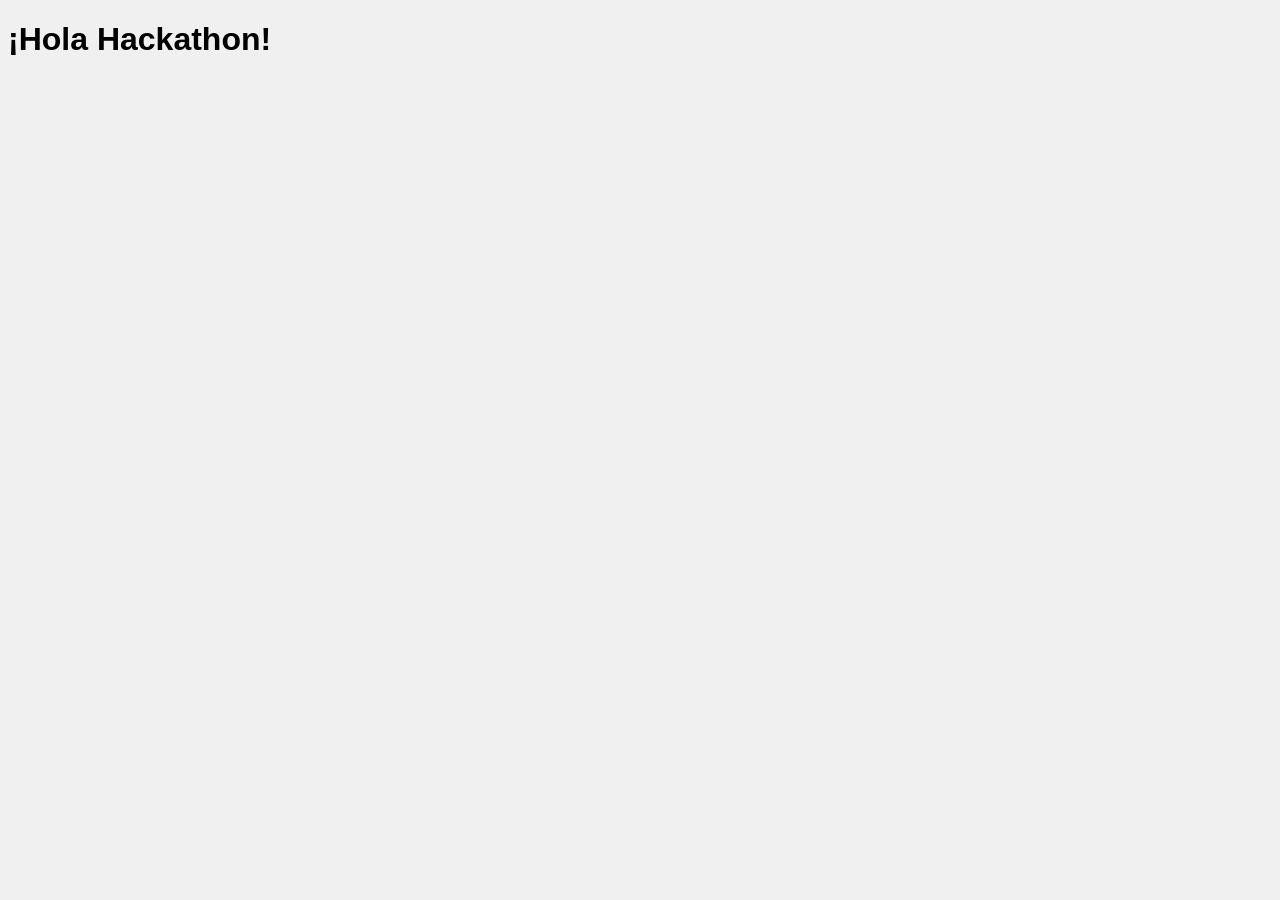
==== templates/index.html @ f34b1057 "primer commit: Estructura Base" ====
<!DOCTYPE html>
<html lang="es">
<head>
    <meta charset="UTF-8">
    <link rel="stylesheet" href="/static/style.css">
    <title>Mi Hackathon</title>
</head>
<body>
    <h1>¡Hola Hackathon!</h1>
    <script src="/static/script.js"></script>
</body>
</html>
---- static/style.css ----
body {
    font-family: sans-serif;
    background: #f0f0f0;
}
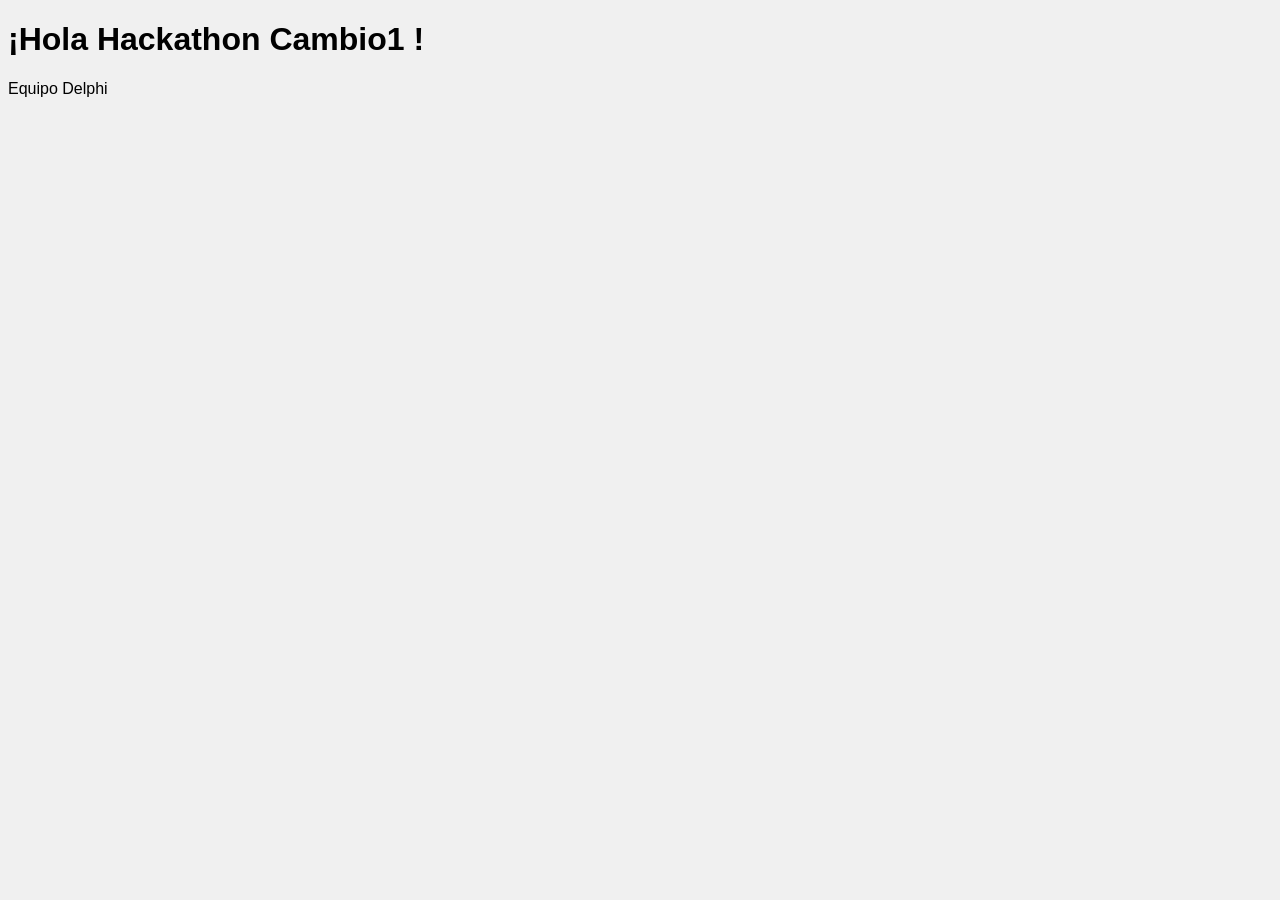
==== commit 64d70dd2: "Actualizar html 1" ====
--- a/templates/index.html
+++ b/templates/index.html
@@ -6,7 +6,8 @@
     <title>Mi Hackathon</title>
 </head>
 <body>
-    <h1>¡Hola Hackathon!</h1>
+    <h1>¡Hola Hackathon Cambio1 !</h1>
+    <p> Equipo Delphi </p>
     <script src="/static/script.js"></script>
 </body>
 </html>
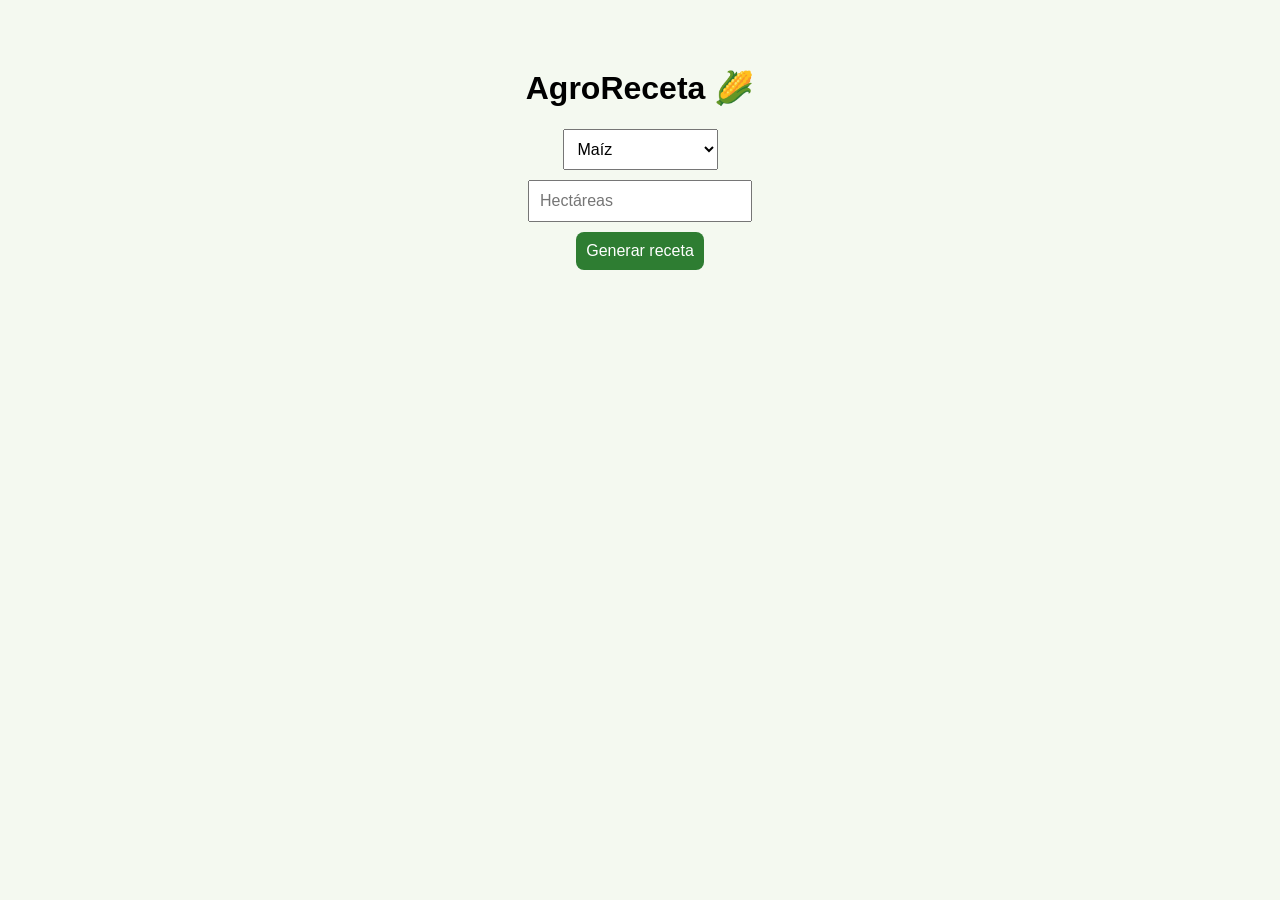
==== commit 422a4e02: "Cambio en html y css" ====
--- a/templates/index.html
+++ b/templates/index.html
@@ -3,11 +3,17 @@
 <head>
     <meta charset="UTF-8">
     <link rel="stylesheet" href="/static/style.css">
-    <title>Mi Hackathon</title>
+    <title>AgroReceta Puebla</title>
 </head>
 <body>
-    <h1>¡Hola Hackathon Cambio1 !</h1>
-    <p> Equipo Delphi </p>
+    <h1>AgroReceta 🌽</h1>
+    <select id="cultivo">
+        <option value="maiz">Maíz</option>
+        <option value="cana">Caña de azúcar</option>
+    </select>
+    <input type="number" id="hectareas" placeholder="Hectáreas"/>
+    <button id="btn">Generar receta</button>
+    <div id="resultado"></div>
     <script src="/static/script.js"></script>
 </body>
 </html>
--- a/static/style.css
+++ b/static/style.css
@@ -1,4 +1,27 @@
 body {
     font-family: sans-serif;
-    background: #f0f0f0;
+    background: #f4f9f0;
+    text-align: center;
+    padding: 40px;
+}
+
+input, select, button {
+    display: block;
+    margin: 10px auto;
+    padding: 10px;
+    font-size: 16px;
+}
+
+button {
+    background: #2e7d32;
+    color: white;
+    border: none;
+    cursor: pointer;
+    border-radius: 8px;
+}
+
+#resultado {
+    margin-top: 20px;
+    font-size: 18px;
+    color: #2e7d32;
 }
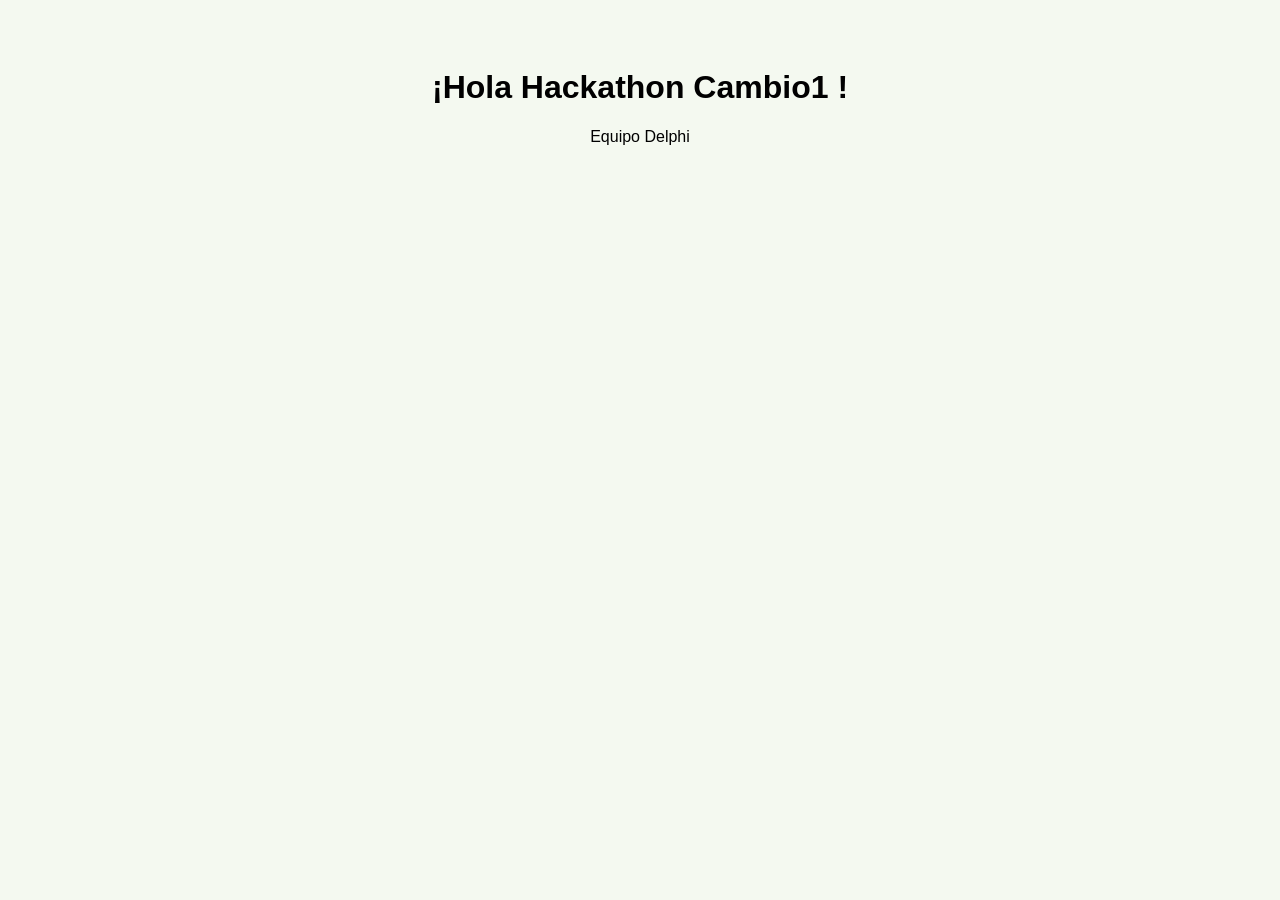
==== commit c3f9f673: "archivo de flask.py" ====
--- a/templates/index.html
+++ b/templates/index.html
@@ -3,17 +3,11 @@
 <head>
     <meta charset="UTF-8">
     <link rel="stylesheet" href="/static/style.css">
-    <title>AgroReceta Puebla</title>
+    <title>Mi Hackathon</title>
 </head>
 <body>
-    <h1>AgroReceta 🌽</h1>
-    <select id="cultivo">
-        <option value="maiz">Maíz</option>
-        <option value="cana">Caña de azúcar</option>
-    </select>
-    <input type="number" id="hectareas" placeholder="Hectáreas"/>
-    <button id="btn">Generar receta</button>
-    <div id="resultado"></div>
+    <h1>¡Hola Hackathon Cambio1 !</h1>
+    <p> Equipo Delphi </p>
     <script src="/static/script.js"></script>
 </body>
-</html>+</html>
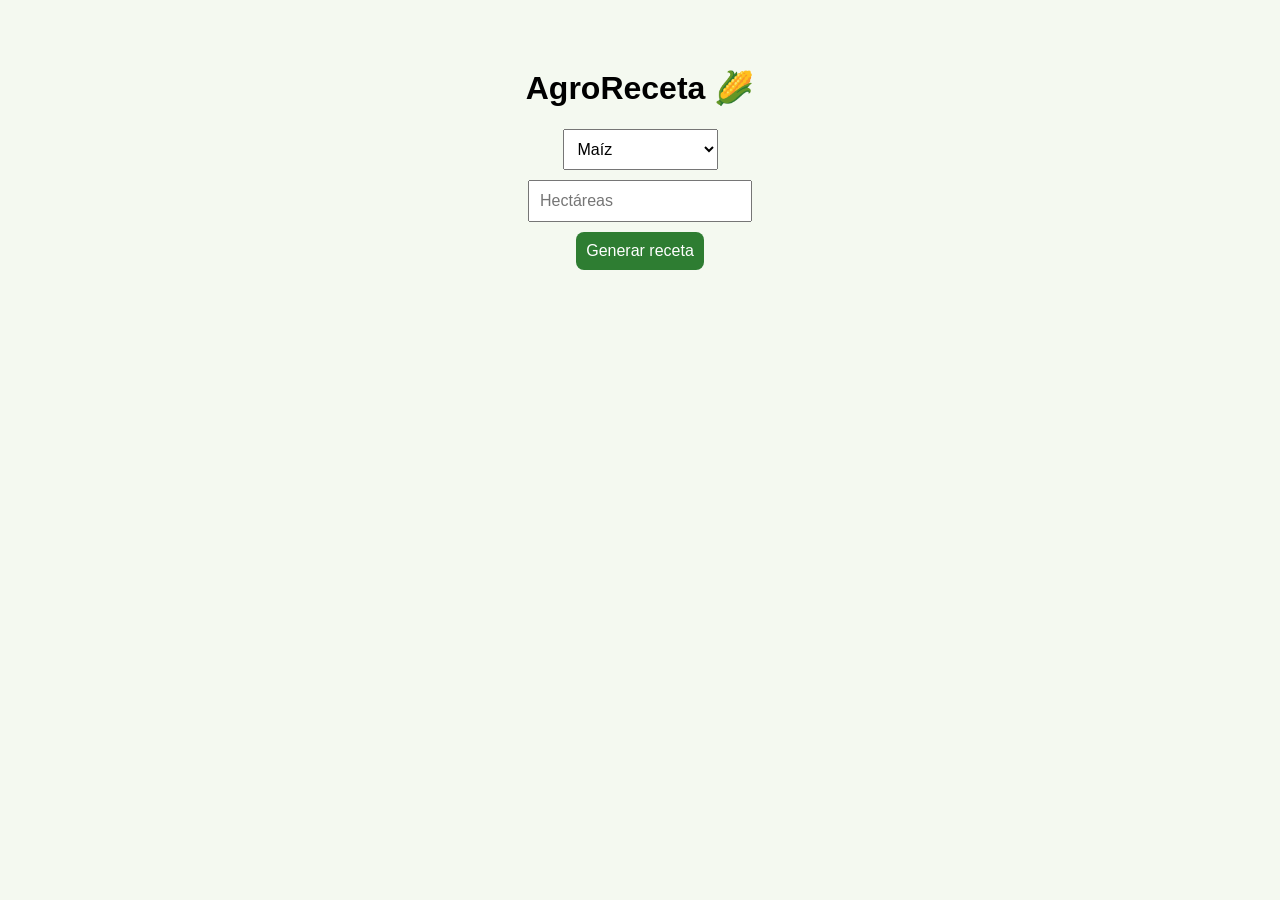
==== commit 1034dad3: "Merge branch 'main' of https://github.com/DiegoEustaquio12/MyHack" ====
--- a/templates/index.html
+++ b/templates/index.html
@@ -3,11 +3,17 @@
 <head>
     <meta charset="UTF-8">
     <link rel="stylesheet" href="/static/style.css">
-    <title>Mi Hackathon</title>
+    <title>AgroReceta Puebla</title>
 </head>
 <body>
-    <h1>¡Hola Hackathon Cambio1 !</h1>
-    <p> Equipo Delphi </p>
+    <h1>AgroReceta 🌽</h1>
+    <select id="cultivo">
+        <option value="maiz">Maíz</option>
+        <option value="cana">Caña de azúcar</option>
+    </select>
+    <input type="number" id="hectareas" placeholder="Hectáreas"/>
+    <button id="btn">Generar receta</button>
+    <div id="resultado"></div>
     <script src="/static/script.js"></script>
 </body>
 </html>
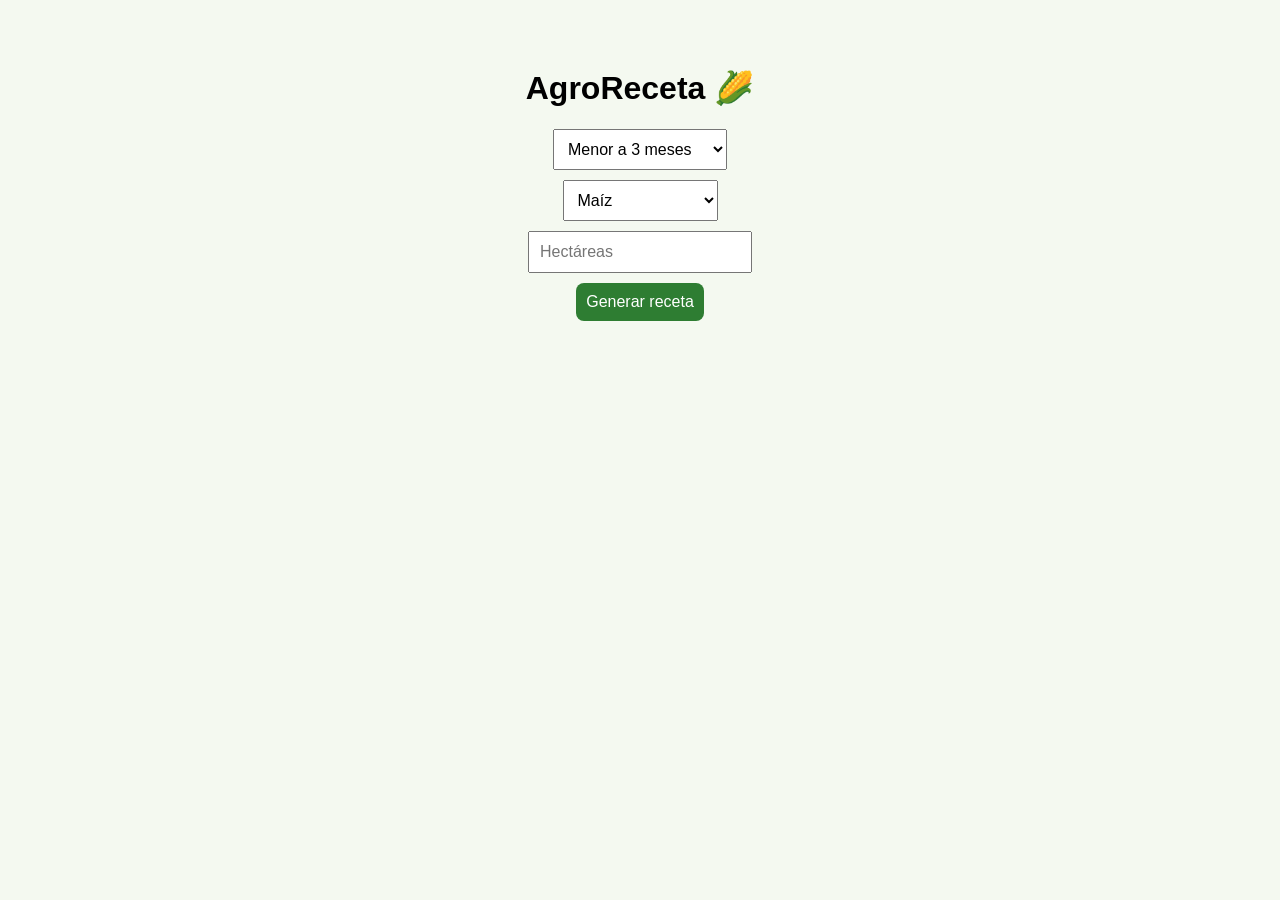
==== commit 81c3373b: "Pestaña de Tiempo agregada e implementada correctamente" ====
--- a/templates/index.html
+++ b/templates/index.html
@@ -7,6 +7,12 @@
 </head>
 <body>
     <h1>AgroReceta 🌽</h1>
+    <select id="tiempo">
+        <option value="Menor3">Menor a 3 meses</option>
+        <option value="Entre3y6">De 3 a 6 meses</option>
+        <option value="Entre6y12">De 3 a 6 meses</option>
+        <option value="Mayor12">Mayor a 12 meses</option>
+    </select>
     <select id="cultivo">
         <option value="maiz">Maíz</option>
         <option value="cana">Caña de azúcar</option>
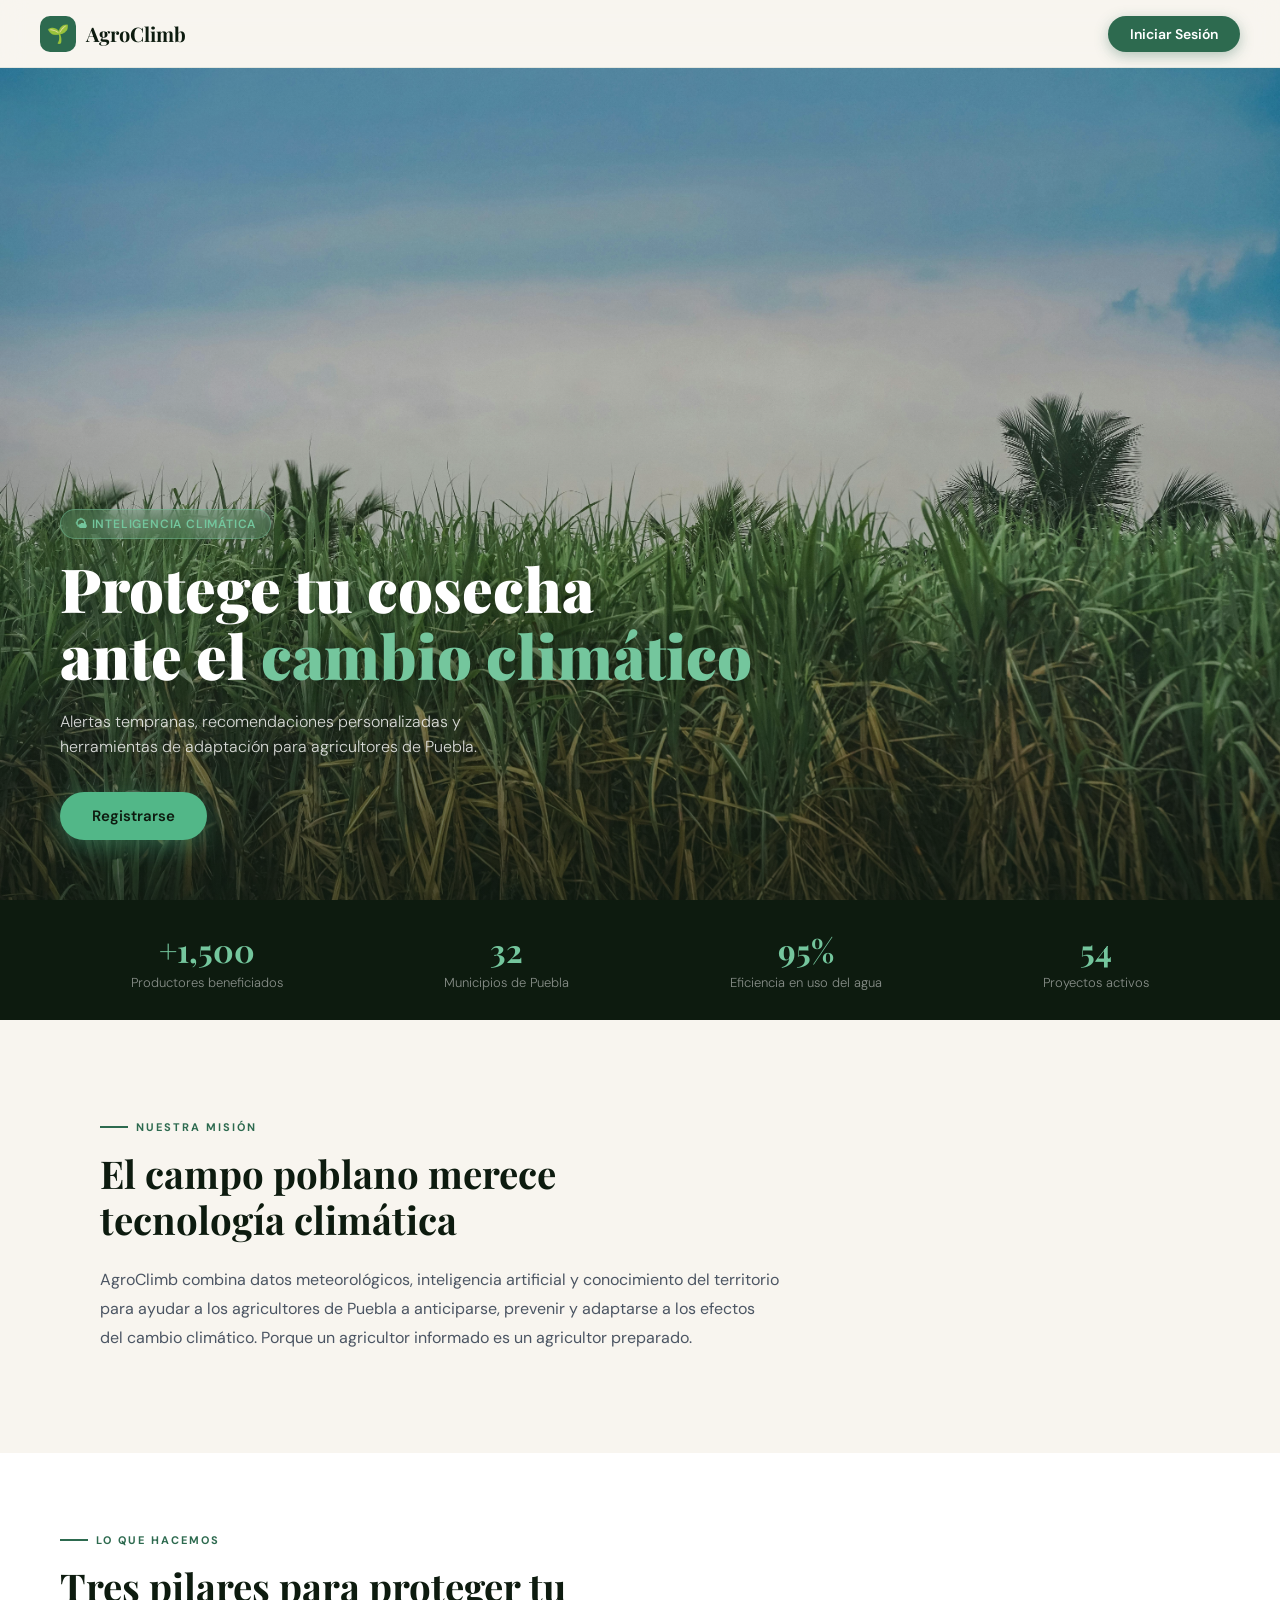
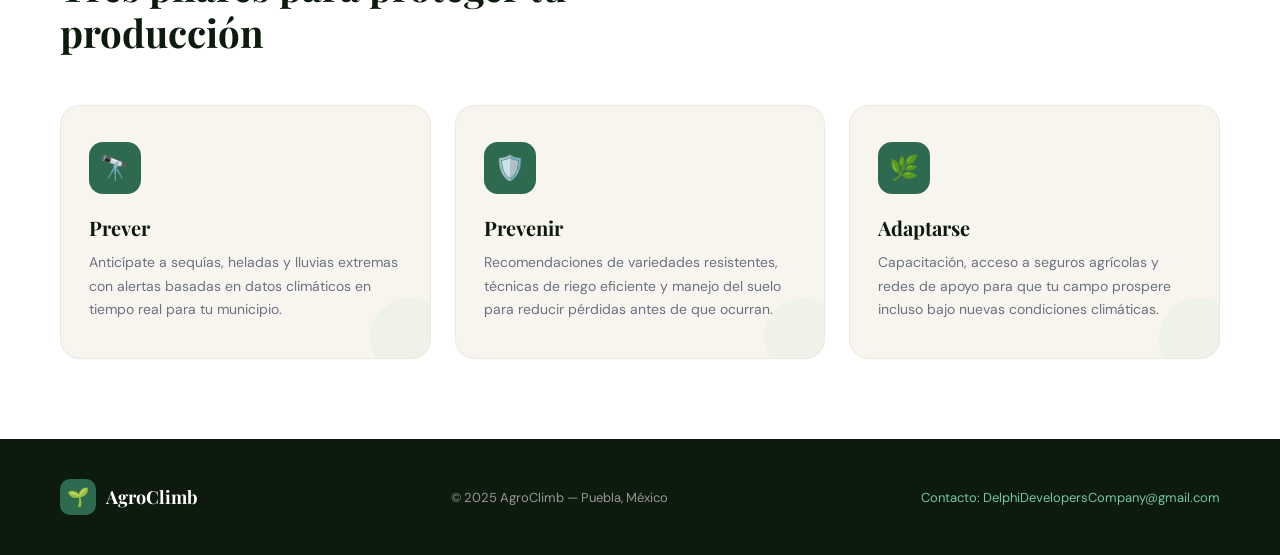
==== commit c0941fb4: "FRONTEN PRINCIPAL LISTO Y CSS" ====
--- a/templates/index.html
+++ b/templates/index.html
@@ -1,25 +1,88 @@
 <!DOCTYPE html>
 <html lang="es">
 <head>
-    <meta charset="UTF-8">
-    <link rel="stylesheet" href="/static/style.css">
-    <title>AgroReceta Puebla</title>
+  <meta charset="UTF-8" />
+  <meta name="viewport" content="width=device-width, initial-scale=1.0"/>
+  <title>AgroClimb — Inteligencia climática para el campo</title>
+  <link href="https://fonts.googleapis.com/css2?family=Playfair+Display:wght@700;900&family=DM+Sans:wght@300;400;500;600&display=swap" rel="stylesheet" />
+  <link href="../css/style.css" rel="stylesheet" />
 </head>
 <body>
-    <h1>AgroReceta 🌽</h1>
-    <select id="tiempo">
-        <option value="Menor3">Menor a 3 meses</option>
-        <option value="Entre3y6">De 3 a 6 meses</option>
-        <option value="Entre6y12">De 3 a 6 meses</option>
-        <option value="Mayor12">Mayor a 12 meses</option>
-    </select>
-    <select id="cultivo">
-        <option value="maiz">Maíz</option>
-        <option value="cana">Caña de azúcar</option>
-    </select>
-    <input type="number" id="hectareas" placeholder="Hectáreas"/>
-    <button id="btn">Generar receta</button>
-    <div id="resultado"></div>
-    <script src="/static/script.js"></script>
+ 
+  <nav>
+    <a class="logo" href="#">
+      <div class="logo-icon">🌱</div>
+      <span class="logo-text">AgroClimb</span>
+    </a>
+    
+    <div class="nav-actions">
+   
+      <button class="btn-primary">Iniciar Sesión</button>
+    </div>
+  </nav>
+ 
+  <section class="hero">
+    <img class="hero-bg" src="../img/agriMAIN.jpg" style="object-fit:cover;" />
+    <div class="hero-overlay"></div>
+    <div class="hero-content">
+      <div class="hero-badge">🌤 Inteligencia climática</div>
+      <h1 class="hero-title">Protege tu cosecha<br>ante el <span>cambio climático</span></h1>
+      <p class="hero-desc">Alertas tempranas, recomendaciones personalizadas y herramientas de adaptación para agricultores de Puebla.</p>
+      <div class="hero-cta">
+        <button class="btn-hero btn-hero-primary">Registrarse</button>
+        
+      </div>
+    </div>
+  </section>
+ 
+  <div class="stats-bar">
+    <div class="stat"><span class="stat-num">+1,500</span><span class="stat-label">Productores beneficiados</span></div>
+    <div class="stat"><span class="stat-num">32</span><span class="stat-label">Municipios de Puebla</span></div>
+    <div class="stat"><span class="stat-num">95%</span><span class="stat-label">Eficiencia en uso del agua</span></div>
+    <div class="stat"><span class="stat-num">54</span><span class="stat-label">Proyectos activos</span></div>
+  </div>
+ 
+  <section class="about">
+    <p class="section-tag">Nuestra misión</p>
+    <h2 class="section-title">El campo poblano merece tecnología climática</h2>
+    <p class="section-body">AgroClimb combina datos meteorológicos, inteligencia artificial y conocimiento del territorio para ayudar a los agricultores de Puebla a anticiparse, prevenir y adaptarse a los efectos del cambio climático. Porque un agricultor informado es un agricultor preparado.</p>
+  </section>
+ 
+  <section class="cards-section">
+    <div class="cards-header">
+      <p class="section-tag">Lo que hacemos</p>
+      <h2 class="section-title">Tres pilares para proteger tu producción</h2>
+    </div>
+    <div class="cards-grid">
+      <div class="card">
+        <div class="card-icon">🔭</div>
+        <h3 class="card-title">Prever</h3>
+        <p class="card-desc">Anticípate a sequías, heladas y lluvias extremas con alertas basadas en datos climáticos en tiempo real para tu municipio.</p>
+        <div class="card-accent"></div>
+      </div>
+      <div class="card">
+        <div class="card-icon">🛡️</div>
+        <h3 class="card-title">Prevenir</h3>
+        <p class="card-desc">Recomendaciones de variedades resistentes, técnicas de riego eficiente y manejo del suelo para reducir pérdidas antes de que ocurran.</p>
+        <div class="card-accent"></div>
+      </div>
+      <div class="card">
+        <div class="card-icon">🌿</div>
+        <h3 class="card-title">Adaptarse</h3>
+        <p class="card-desc">Capacitación, acceso a seguros agrícolas y redes de apoyo para que tu campo prospere incluso bajo nuevas condiciones climáticas.</p>
+        <div class="card-accent"></div>
+      </div>
+    </div>
+  </section>
+ 
+  <footer>
+    <a class="logo" href="#">
+      <div class="logo-icon">🌱</div>
+      <span class="logo-text">AgroClimb</span>
+    </a>
+    <p>© 2025 AgroClimb — Puebla, México</p>
+    <a href="#">Contacto: DelphiDevelopersCompany@gmail.com</a>
+  </footer>
+ 
 </body>
-</html>
+</html>
--- a/css/style.css
+++ b/css/style.css
@@ -0,0 +1,86 @@
+
+    :root {
+      --verde:       #2D6A4F;
+      --verde-claro: #52B788;
+      --verde-neon:  #74C69D;
+      --crema:       #F8F5EF;
+      --blanco:      #FFFFFF;
+      --negro:       #0D1B0F;
+      --gris:        #6B7280;
+      --sombra:      0 8px 40px rgba(45,106,79,0.15);
+    }
+    *, *::before, *::after { box-sizing: border-box; margin: 0; padding: 0; }
+    body { font-family: 'DM Sans', sans-serif; background: var(--crema); color: var(--negro); min-height: 100vh; }
+ 
+    nav {
+      position: fixed; top: 0; left: 0; right: 0; z-index: 100;
+      display: flex; align-items: center; justify-content: space-between;
+      padding: 0 40px; height: 68px;
+      background: rgba(248,245,239,0.88); backdrop-filter: blur(12px);
+      border-bottom: 1px solid rgba(45,106,79,0.1);
+    }
+    .logo { display: flex; align-items: center; gap: 10px; text-decoration: none; }
+    .logo-icon { width: 36px; height: 36px; background: var(--verde); border-radius: 10px; display: flex; align-items: center; justify-content: center; font-size: 18px; }
+    .logo-text { font-family: 'Playfair Display', serif; font-size: 20px; font-weight: 700; color: var(--negro); }
+    .nav-links { display: flex; align-items: center; gap: 32px; list-style: none; }
+    .nav-links a { text-decoration: none; font-size: 14px; font-weight: 500; color: var(--gris); transition: color 0.2s; }
+    .nav-links a:hover { color: var(--verde); }
+    .nav-actions { display: flex; gap: 12px; align-items: center; }
+    .btn-ghost { background: none; border: 1.5px solid var(--verde); color: var(--verde); padding: 8px 20px; border-radius: 50px; font-family: 'DM Sans', sans-serif; font-size: 14px; font-weight: 500; cursor: pointer; transition: all 0.2s; }
+    .btn-ghost:hover { background: var(--verde); color: var(--blanco); }
+    .btn-primary { background: var(--verde); border: none; color: var(--blanco); padding: 9px 22px; border-radius: 50px; font-family: 'DM Sans', sans-serif; font-size: 14px; font-weight: 600; cursor: pointer; transition: all 0.2s; box-shadow: 0 4px 14px rgba(45,106,79,0.35); }
+    .btn-primary:hover { background: #1e4d38; transform: translateY(-1px); }
+ 
+    .hero { margin-top: 68px; position: relative; height: calc(100vh - 68px); min-height: 500px; overflow: hidden; }
+    .hero-bg { width: 100%; height: 100%; background: linear-gradient(135deg, #0D2B1A 0%, #1B4332 35%, #2D6A4F 65%, #52B788 100%); display: flex; align-items: center; justify-content: center; font-size: 120px; }
+    .hero-overlay { position: absolute; inset: 0; background: linear-gradient(to bottom, rgba(13,27,15,0.1) 0%, rgba(13,27,15,0.05) 40%, rgba(13,27,15,0.65) 100%); }
+    .hero-content { position: absolute; bottom: 60px; left: 60px; right: 60px; color: var(--blanco); }
+    .hero-badge { display: inline-flex; align-items: center; gap: 6px; background: rgba(116,198,157,0.2); border: 1px solid rgba(116,198,157,0.45); backdrop-filter: blur(8px); padding: 6px 14px; border-radius: 50px; font-size: 12px; font-weight: 600; letter-spacing: 0.8px; text-transform: uppercase; margin-bottom: 16px; color: var(--verde-neon); }
+    .hero-title { font-family: 'Playfair Display', serif; font-size: clamp(2.4rem, 5vw, 3.8rem); font-weight: 900; line-height: 1.1; max-width: 700px; margin-bottom: 20px; text-shadow: 0 2px 20px rgba(0,0,0,0.3); }
+    .hero-title span { color: var(--verde-neon); }
+    .hero-desc { font-size: 16px; font-weight: 300; max-width: 480px; line-height: 1.6; color: rgba(255,255,255,0.82); margin-bottom: 32px; }
+    .hero-cta { display: flex; gap: 14px; flex-wrap: wrap; }
+    .btn-hero { padding: 14px 32px; border-radius: 50px; font-family: 'DM Sans', sans-serif; font-size: 15px; font-weight: 600; cursor: pointer; transition: all 0.25s; border: none; }
+    .btn-hero-primary { background: var(--verde-claro); color: var(--negro); box-shadow: 0 6px 24px rgba(82,183,136,0.4); }
+    .btn-hero-primary:hover { background: var(--verde-neon); transform: translateY(-2px); }
+    .btn-hero-ghost { background: rgba(255,255,255,0.12); color: var(--blanco); border: 1.5px solid rgba(255,255,255,0.35); backdrop-filter: blur(6px); }
+    .btn-hero-ghost:hover { background: rgba(255,255,255,0.22); }
+ 
+    .stats-bar { background: var(--negro); padding: 28px 60px; display: flex; justify-content: space-around; gap: 20px; flex-wrap: wrap; }
+    .stat { text-align: center; color: var(--blanco); }
+    .stat-num { font-family: 'Playfair Display', serif; font-size: 2rem; font-weight: 700; color: var(--verde-neon); display: block; }
+    .stat-label { font-size: 13px; color: rgba(255,255,255,0.5); margin-top: 4px; font-weight: 300; }
+ 
+    .about { padding: 100px 60px; max-width: 1200px; margin: 0 auto; }
+    .section-tag { font-size: 11px; font-weight: 700; letter-spacing: 2px; text-transform: uppercase; color: var(--verde); margin-bottom: 16px; display: flex; align-items: center; gap: 8px; }
+    .section-tag::before { content: ''; width: 28px; height: 2px; background: var(--verde); display: inline-block; }
+    .section-title { font-family: 'Playfair Display', serif; font-size: clamp(1.8rem, 3vw, 2.8rem); font-weight: 700; line-height: 1.2; max-width: 600px; margin-bottom: 24px; }
+    .section-body { font-size: 16px; line-height: 1.8; color: #4B5563; max-width: 680px; }
+ 
+    .cards-section { background: var(--blanco); padding: 80px 60px; }
+    .cards-header { max-width: 1200px; margin: 0 auto 50px; }
+    .cards-grid { max-width: 1200px; margin: 0 auto; display: grid; grid-template-columns: repeat(auto-fit, minmax(280px, 1fr)); gap: 24px; }
+    .card { background: var(--crema); border-radius: 20px; padding: 36px 28px; position: relative; overflow: hidden; transition: transform 0.25s, box-shadow 0.25s; border: 1px solid rgba(45,106,79,0.08); }
+    .card:hover { transform: translateY(-6px); box-shadow: var(--sombra); }
+    .card-icon { width: 52px; height: 52px; border-radius: 14px; background: var(--verde); display: flex; align-items: center; justify-content: center; font-size: 24px; margin-bottom: 20px; }
+    .card-title { font-family: 'Playfair Display', serif; font-size: 1.25rem; font-weight: 700; margin-bottom: 10px; }
+    .card-desc { font-size: 14px; line-height: 1.7; color: var(--gris); }
+    .card-accent { position: absolute; bottom: -20px; right: -20px; width: 80px; height: 80px; border-radius: 50%; background: var(--verde-neon); opacity: 0.08; }
+ 
+    footer { background: var(--negro); color: rgba(255,255,255,0.55); padding: 40px 60px; display: flex; justify-content: space-between; align-items: center; flex-wrap: wrap; gap: 16px; }
+    footer .logo-text { color: var(--blanco); font-size: 18px; }
+    footer p { font-size: 13px; }
+    footer a { color: var(--verde-neon); text-decoration: none; font-size: 13px; }
+ 
+    @keyframes fadeUp { from { opacity: 0; transform: translateY(30px); } to { opacity: 1; transform: translateY(0); } }
+    .hero-badge { animation: fadeUp 0.6s ease both; }
+    .hero-title  { animation: fadeUp 0.7s ease 0.1s both; }
+    .hero-desc   { animation: fadeUp 0.7s ease 0.2s both; }
+    .hero-cta    { animation: fadeUp 0.7s ease 0.3s both; }
+ 
+    @media (max-width: 768px) {
+      nav { padding: 0 20px; }
+      .nav-links { display: none; }
+      .hero-content { left: 24px; right: 24px; bottom: 40px; }
+      .stats-bar, .about, .cards-section, footer { padding-left: 24px; padding-right: 24px; }
+    }
